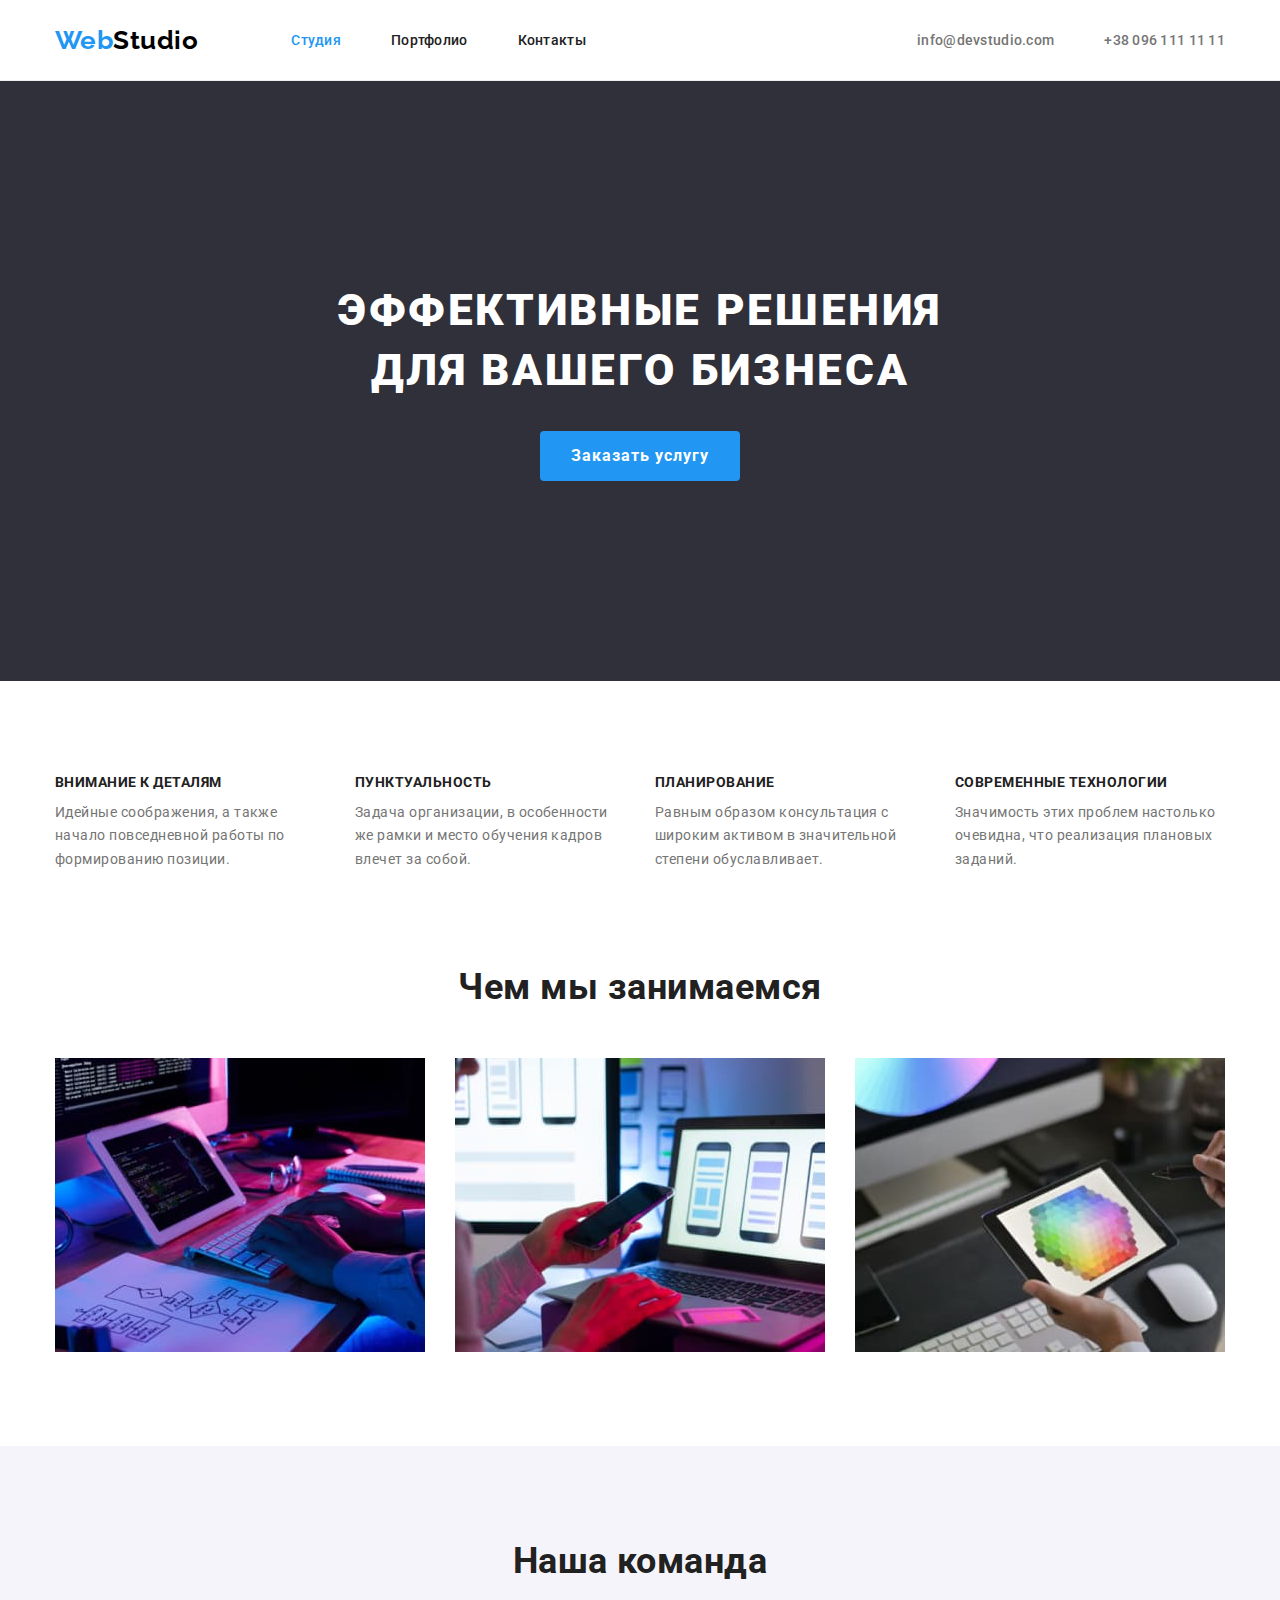
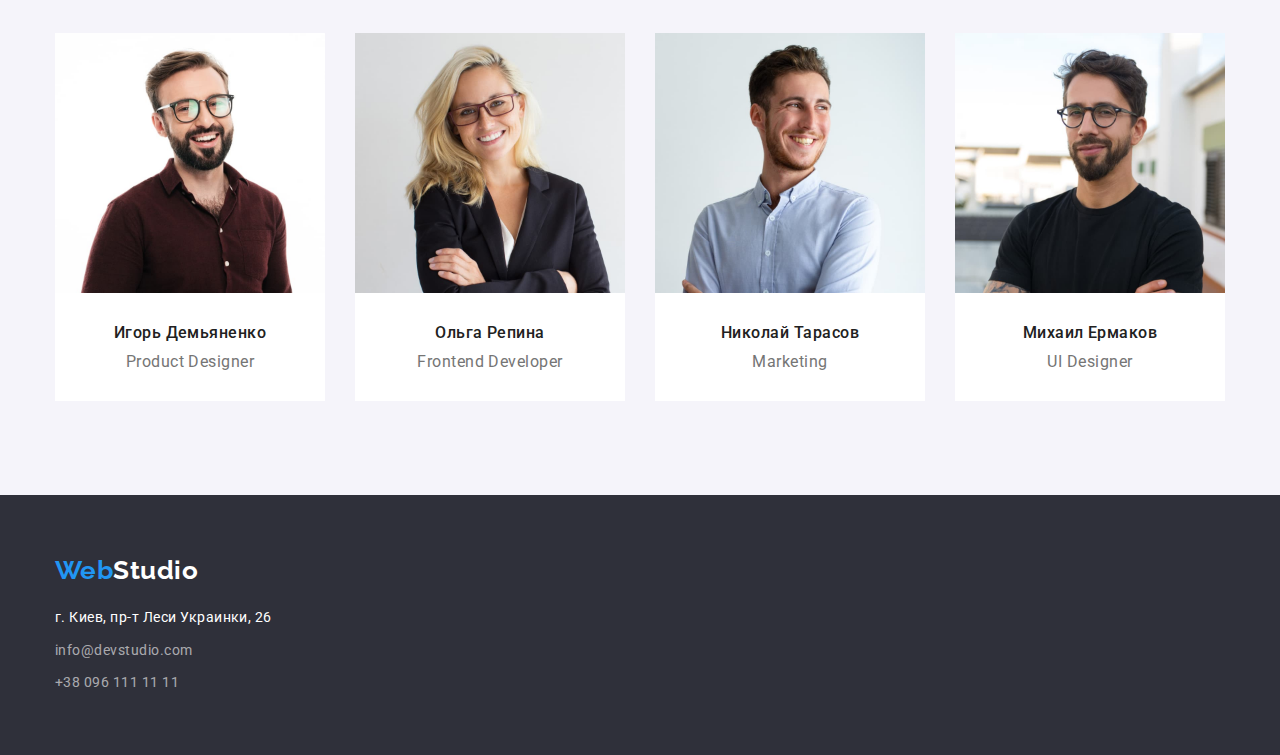
==== index.html @ 4084f74e "copy files from hw3" ====
<!DOCTYPE html>
<html lang="ru">
<head>
    <meta charset="UTF-8">
    <meta http-equiv="X-UA-Compatible" content="IE=edge">
    <meta name="viewport" content="width=device-width, initial-scale=1.0">
    <title>Студия</title>
    <link rel="preconnect" href="https://fonts.googleapis.com">
    <link rel="preconnect" href="https://fonts.gstatic.com" crossorigin>
    <link href="https://fonts.googleapis.com/css2?family=Raleway:wght@700&family=Roboto:wght@400;500;700;900&display=swap"
        rel="stylesheet">
    <link rel="stylesheet" href="https://cdnjs.cloudflare.com/ajax/libs/modern-normalize/1.1.0/modern-normalize.min.css">
    <link rel="stylesheet" href="./css/styles.css">
</head>
<body>

    <!--Header-->
    <header class="header">
        <div class="container">
            <a class="logo" href="./index.html"><span class="logo-firstpart">Web</span>Studio</a>
            <nav class="header-nav">
                <ul class="header-list list">
                    <li class="nav-item"><a class="nav-link active" href="./index.html">Студия</a></li>
                    <li class="nav-item"><a class="nav-link" href="./portfolio.html">Портфолио</a></li>
                    <li class="nav-item"><a class="nav-link" href="">Контакты</a></li>
                </ul>
            </nav>
            <ul class="header-contacts list">
                <li class="contacts-item"><a class="contacts-link" href="mailto:info@devstudio.com">info@devstudio.com</a></li>
                <li class="contacts-item"><a class="contacts-link" href="tel:+380961111111">+38 096 111 11 11</a></li>
            </ul>
        </div>
    </header>

    <!--Main-->
    <main>

        <!--Hero-->
        <section class="hero section">
            <div class="container">
                <h1 class="hero-title">Эффективные решения для вашего бизнеса</h1>
                <button class="hero-button" type="button">Заказать услугу</button>
            </div>
        </section>


        <!--Why you have to choose us-->
        
        <section class="about section">
            <div class="container">
                <h2 class="about-title visually-hidden">Почему мы</h2> <!--will be hidden-->
                <ul class="about-list list">
                    <li class="list-box">
                        <h3 class="list-title">Внимание к деталям</h3>
                        <p class="list-item">Идейные соображения, а также начало повседневной работы по формированию позиции.</p>
                    </li>

                    <li class="list-box">
                        <h3 class="list-title">Пунктуальность</h3>
                        <p class="list-item">Задача организации, в особенности же рамки и место обучения кадров влечет за собой.</p>
                    </li>

                    <li class="list-box">
                        <h3 class="list-title">Планирование</h3>
                        <p class="list-item">Равным образом консультация с широким активом в значительной степени обуславливает.</p>
                    </li>

                    <li class="list-box">
                        <h3 class="list-title">Современные технологии</h3>
                        <p class="list-item">Значимость этих проблем настолько очевидна, что реализация плановых заданий.</p>
                    </li>                    
                    
                </ul>
            </div>
        </section>

        <!--What we are doing-->

        <section class="direction section">
            <div class="container">
                <h2 class="direction-title">Чем мы занимаемся</h2>
                <ul class="direction-list list">
                    <li class="list-box"><img src="./images/box1.jpg" alt="разработка приложений" width="370"></li>
                    <li class="list-box"><img src="./images/box2.jpg" alt="разработка мобильных приложений" width="370"></li>
                    <li class="list-box"><img src="./images/box3.jpg" alt="дизайн" width="370"></li>
                </ul>
            </div>
        </section>

        <!--Our team-->

        <section class="team section">
            <div class="container">
                <h2 class="team-title">Наша команда</h2>
                <ul class="team-list list">
                    <li class="list-box">
                        <img class="team-pic" src="./images/img-team1.jpg" alt="Игорь Демьяненко" width="270">
                        <div class="card-description">
                            <h3 class="list-title">Игорь Демьяненко</h3>
                            <p class="list-item" lang="en">Product Designer</p>
                        </div>                        
                    </li>

                    <li class="list-box">
                        <img class="team-pic" src="./images/img-team2.jpg" alt="Ольга Репина" width="270">
                        <div class="card-description">
                            <h3 class="list-title">Ольга Репина</h3>
                            <p class="list-item" lang="en">Frontend Developer</p>
                        </div>
                    </li>

                    <li class="list-box">
                        <img class="team-pic" src="./images/img-team3.jpg" alt="Николай Тарасов" width="270">
                        <div class="card-description">
                            <h3 class="list-title">Николай Тарасов</h3>
                            <p class="list-item" lang="en">Marketing</p>
                        </div>
                    </li>
                    
                    <li class="list-box">
                        <img class="team-pic" src="./images/img-team4.jpg" alt="Михаил Ермаков" width="270">
                        <div class="card-description">
                            <h3 class="list-title">Михаил Ермаков</h3>
                            <p class="list-item" lang="en">UI Designer</p>
                        </div>
                    </li>

                </ul>
            </div>
        </section>

    </main>

    <!--Footer-->

    <footer class="footer">
        <div class="container">
            <a class="logo" href="./index.html"><span class="logo-firstpart">Web</span><span
                    class="logo-secondpart">Studio</span></a>
            <address class="address">
                <ul class="address-list list">
                    <li class="list-box"><a class="address-item location" href="https://goo.gl/maps/s8NR3Wxpw5gGEiD7A" target="_blank"
                            rel="noreferrer">г. Киев, пр-т Леси Украинки, 26</a></li>
                    <li class="list-box"><a class="address-item" href="mailto:info@devstudio.com">info@devstudio.com</a></li>
                    <li class="list-box"><a class="address-item" href="tel:+380961111111">+38 096 111 11 11</a></li>
                </ul>
            </address>
        </div>        
    </footer>
</body>
</html>
---- css/styles.css ----
html {
    box-sizing: border-box;
}

*,
*::before,
*::after {
    box-sizing: inherit;
}

:root {    
    --accent-color: #2196F3;
    --main-text-color: #757575;
    --head-text-color: #212121;
}

body {    
    color: var(--main-text-color);

    font-family: Roboto, sans-serif;
    letter-spacing: 0.03em;     

}

.section {
    padding-top: 94px;
    padding-bottom: 94px;
}

.container{
    width: 1200px;    
    padding-left: 15px;
    padding-right: 15px;
    margin: 0 auto;
}

.list {
    list-style: none;

    padding: 0;
    margin: 0;
}

h1,
h2,
h3,
h4,
h5,
h6,
p {
    margin: 0;
}


/* .hero,
.about,
.direction {
    margin-bottom: 94px;
} */

/* Header */

.header {
    border-bottom: 1px solid #ececec;

    padding-top: 25px;
    padding-bottom: 24px;
}

.header .container {
    display: flex;
    align-items: center;    
}
    

    /* Logo */

.logo,
.logo-firstpart {
    color: #000000;

    font-family: Raleway, sans-serif;
    font-weight: 700;
    font-size: 26px;
    line-height: 1.19;
    text-decoration: none;    
}

.logo-firstpart {
    color: var(--accent-color);
}

    /* Navigation + Contacts */

.header .header-list {
    display: flex;    
}

.header .header-contacts {
    display: flex;
    margin-left: auto;
}

.header .nav-item:not(.header .nav-item:last-child), 
.header .contacts-item:not(.header .contacts-item:last-child) {
    margin-right: 50px;
}

.header-nav {
    margin-left: 93px;
}

.header .nav-link, 
.header .contacts-link {
    color: var(--head-text-color);

    font-weight: 500;
    font-size: 14px;
    line-height: 1.14;
    letter-spacing: 0.02em;
    text-decoration: none;
}

.header .nav-link:hover, 
.header .nav-link:focus, 
.header .contacts-link:hover, 
.header .contacts-link:focus {
    color: var(--accent-color);
}

.header .contacts-link {
    color: inherit;    
}

.header .nav-link.active {
    color: var(--accent-color);
}

/* Hero */

.hero {
    background-color: #2F303A;

    text-align: center;    
    padding-top: 200px;
    padding-bottom: 200px;
}

.hero-title {    
    color: #ffffff;

    font-weight: 900;
    font-size: 44px;
    line-height: 1.36;
    text-align: center;
    letter-spacing: 0.06em;
    text-transform: uppercase;

    width: 696px;
    margin-left: auto;
    margin-right: auto; 
    margin-bottom: 30px;
}

.hero-button {
    background-color: var(--accent-color);
    color: #ffffff;

    font-family: inherit;
    font-weight: 700;
    font-size: 16px;
    line-height: 1.88;    
    letter-spacing: 0.06em;

    cursor: pointer;

    width: 200px;
    height: 50px;
    padding: 0;
    border: none;
    border-radius: 4px;
}

.hero-button:hover, 
.hero-button:focus {
    background-color: #188CE8;
}

/* Why you have to choose us -- about */

.about {
    padding-bottom: 0;
}

/* h2 - hide */

.visually-hidden {
    position: absolute;
    width: 1px;
    height: 1px;
    margin: -1px;
    border: 0;
    padding: 0;

    white-space: nowrap;
    clip-path: inset(100%);
    clip: rect(0 0 0 0);
    overflow: hidden;
}

.about-list {
    display: flex;  
     /* in case if more items will be added */
    flex-wrap: wrap; 
}

.about .list-box:not(.about .list-box:nth-child(4n)) {
    margin-right: 30px;    
}

.about .list-box{
    width: calc((100% - 90px) / 4);
}

.about .list-title {
    color: var(--head-text-color);
    
    font-size: 14px;
    line-height: 1.14;    
    text-transform: uppercase;
    
    margin-bottom: 10px;
}

.about .list-item {    
    font-size: 14px;
    line-height: 1.71;   
}

/* What we are doing -- direction */

.direction-list {
    display: flex;
    flex-wrap: wrap;
}

.direction .list-box:not(.direction .list-box:nth-child(3n)) {
    margin-right: 30px;
}

.direction .list-box {
    width: calc((100% - 60px) / 3);
}

.direction-title, 
.team-title {
    color: var(--head-text-color);
    
    font-size: 36px;
    line-height: 1.17;
    text-align: center;

    margin-bottom: 50px;
}

/* < Our team -- team */

/* .team-title - added to direction-title */

.team {
    background-color: #F5F4FA;    
}

.team-list {
    display: flex;
    flex-wrap: wrap;
}

.team .list-box:not(.team .list-box:nth-child(4n)) {
    margin-right: 30px;
}

.team .list-box {
    width: calc((100% - 90px) / 4);

    background-color: #ffffff;    
}

.team .card-description{
    padding-top: 30px;
    padding-bottom: 30px;
}

.team .list-title {
    color: var(--head-text-color);

    font-weight: 500;

    margin-bottom: 10px;
}

.team .list-title, 
.team .list-item {
    font-size: 16px;
    line-height: 1.19;
    text-align: center;
}

/* Footer */

.footer {
    background-color: #2F303A;
    
    padding-top: 60px;
    padding-bottom: 60px;
}

.footer .logo {
    display: inline-block;
    margin-top: 0;
    margin-bottom: 20px;
}

.logo-secondpart{
    color: #ffffff;
}

.footer .list-box:not(.footer .list-box:last-child) {
    margin-bottom: 9px;
}

.footer .address-item {    
    color: rgba(255, 255, 255, 0.6);    

    font-size: 14px;
    font-style: normal;
    line-height: 1.71;
    text-decoration: none;    
}

.address-item.location {
    color: #ffffff;
}

/* Portfolio */

.portfolio-buttons {
    display: flex;
    justify-content: center;    
    margin-bottom: 50px;
}

.portfolio-buttons .list-box:not(.portfolio-buttons .list-box:last-child) {
    margin-right: 8px;
}

.portfolio-list {
    display: flex;
    flex-wrap: wrap;
}

.portfolio .list-button {
    background-color: #F5F4FA;
    color: var(--head-text-color);

    font-family: inherit;
    font-weight: 500;
    font-size: 16px;
    line-height: 1.62;
    text-align: center;

    cursor: pointer;

    padding: 6px 22px;
    border: none;
    border-radius: 4px;
}

.portfolio .list-button:hover,
.portfolio .list-button:focus {
    background-color: var(--accent-color);
    color: #ffffff;
}

.portfolio-card {    
    width: calc((100% - 60) / 3);
}

.portfolio-card:not(.portfolio-card:nth-child(3n)) {
    margin-right: 30px;
}

.portfolio-card:not(:nth-last-child(-n + 3)) {
    margin-bottom: 30px;
}

img {
    display: block;
}

.portfolio .card-description {
    padding: 24px 20px;
    border-left: 1px solid #EEEEEE;
    border-right: 1px solid #EEEEEE;
    border-bottom: 1px solid #EEEEEE;
    border-radius: 0px 0px 4px 4px;
}

.portfolio .list-title{
    color: var(--head-text-color);

    font-size: 18px;
    line-height: 2;   
    letter-spacing: 0.06em;
    
    margin-bottom: 4px;    
}

.portfolio .list-item {
    font-size: 16px;
    line-height: 1.88;
    
}
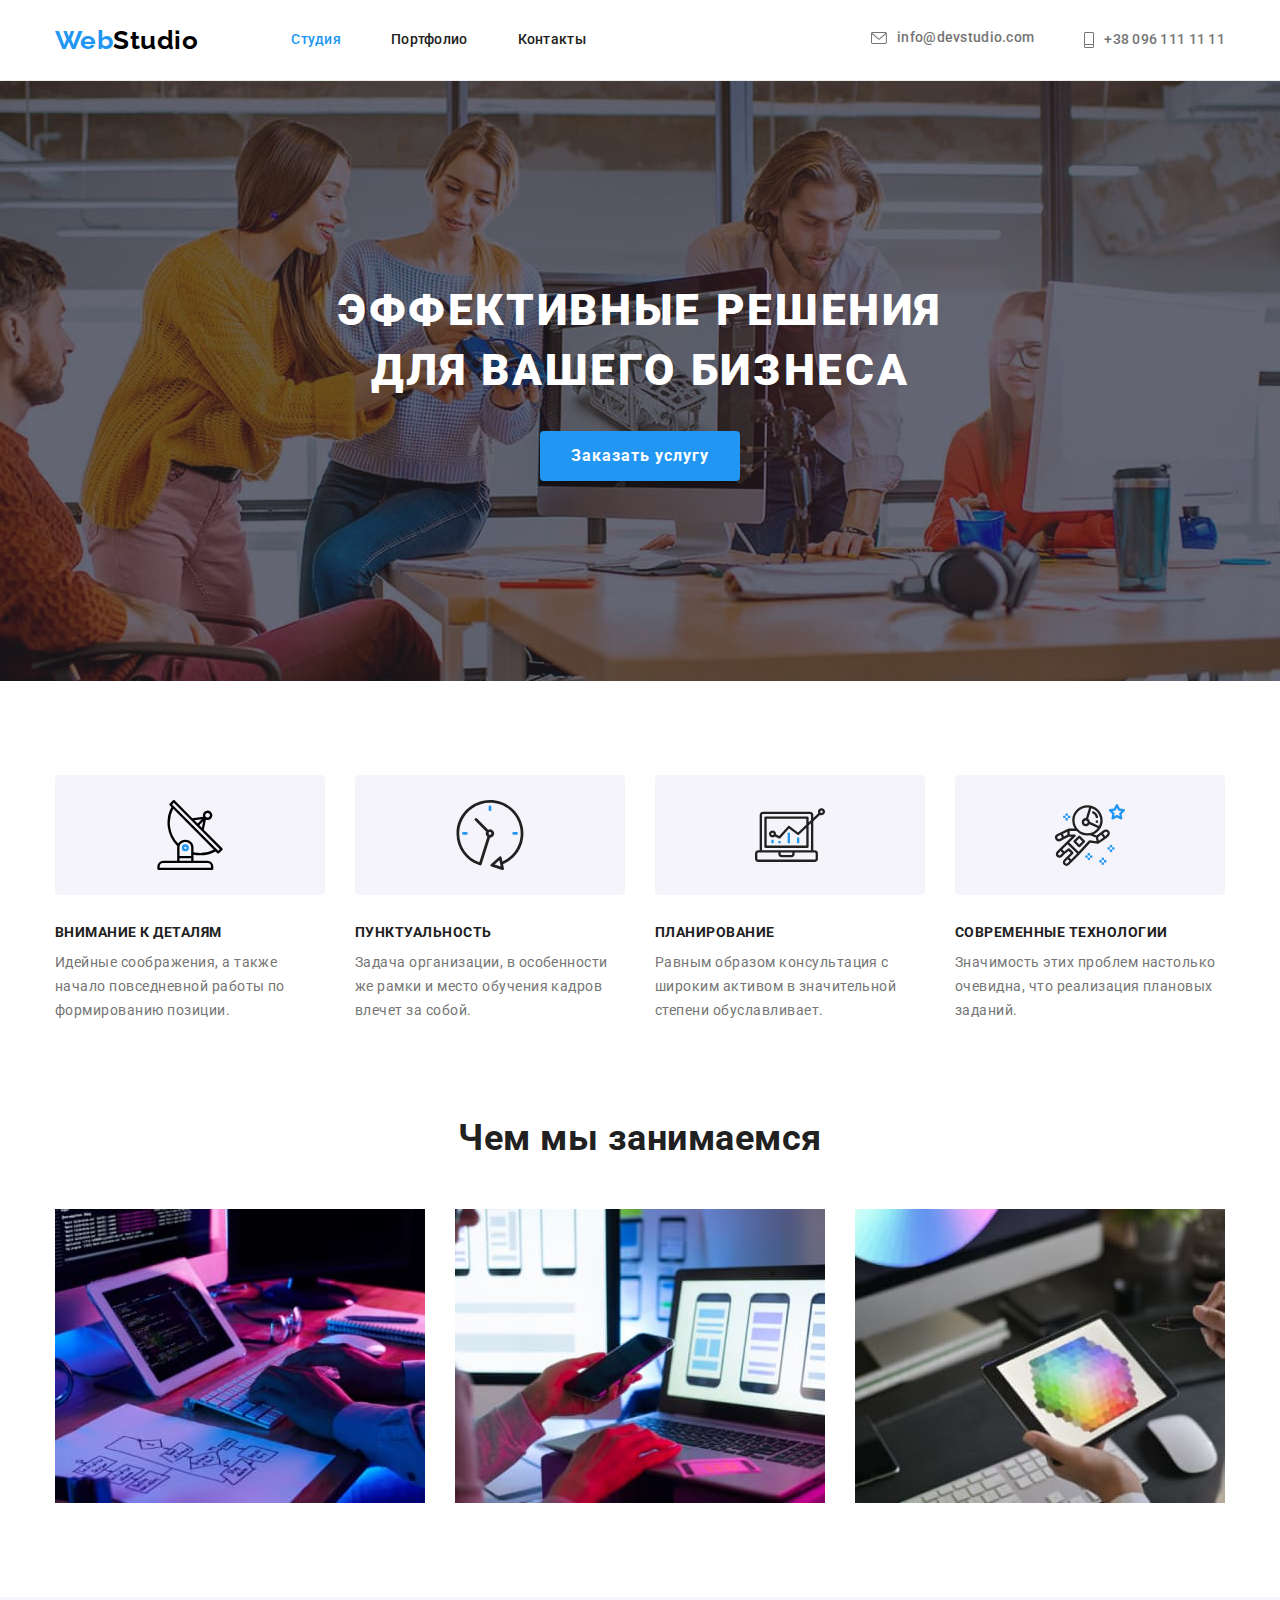
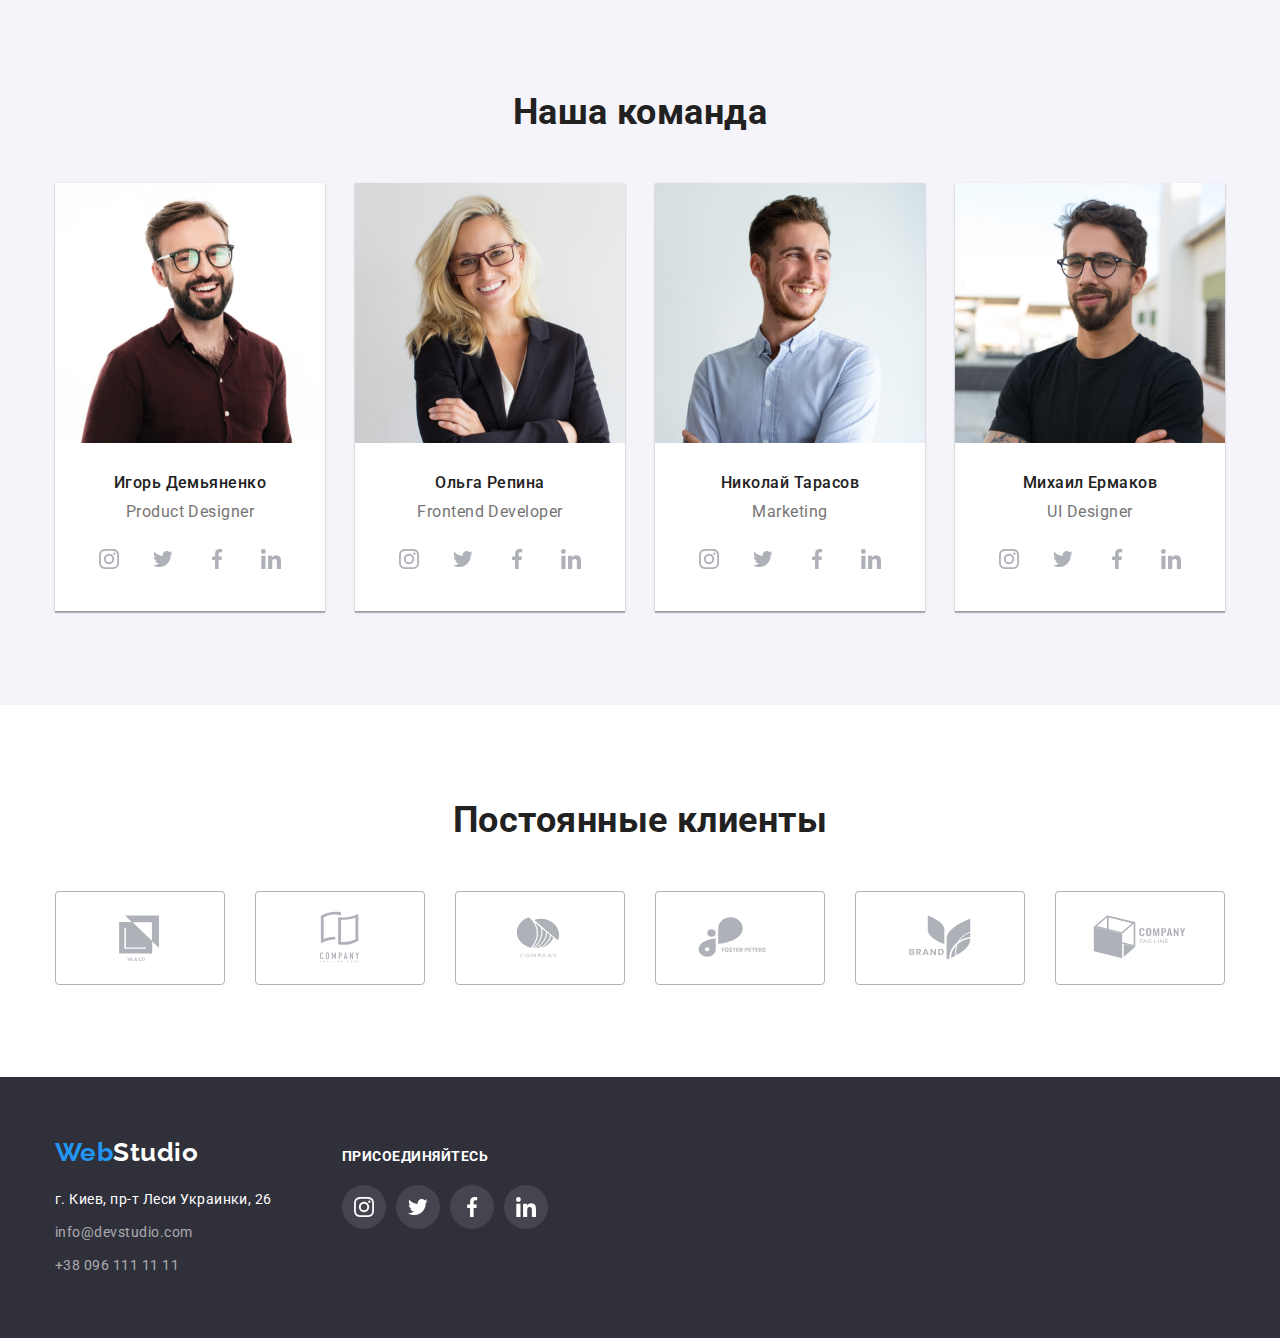
==== commit b1ee75d0: "hw4 mark1" ====
--- a/index.html
+++ b/index.html
@@ -26,8 +26,20 @@
                 </ul>
             </nav>
             <ul class="header-contacts list">
-                <li class="contacts-item"><a class="contacts-link" href="mailto:info@devstudio.com">info@devstudio.com</a></li>
-                <li class="contacts-item"><a class="contacts-link" href="tel:+380961111111">+38 096 111 11 11</a></li>
+                <li class="contacts-item"><a class="contacts-link" href="mailto:info@devstudio.com">
+                        <svg class="mail-icon">
+                            <use href="./images/symbol-defs-optim.svg#icon-envelope"></use>
+                        </svg>
+                        info@devstudio.com
+                    </a>
+                </li>
+                <li class="contacts-item"><a class="contacts-link" href="tel:+380961111111">
+                        <svg class="mob-icon">
+                            <use href="./images/symbol-defs-optim.svg#icon-Mob"></use>
+                        </svg>
+                        +38 096 111 11 11
+                    </a>
+                </li>
             </ul>
         </div>
     </header>
@@ -36,7 +48,7 @@
     <main>
 
         <!--Hero-->
-        <section class="hero section">
+        <section class="hero section overlay">
             <div class="container">
                 <h1 class="hero-title">Эффективные решения для вашего бизнеса</h1>
                 <button class="hero-button" type="button">Заказать услугу</button>
@@ -51,21 +63,41 @@
                 <h2 class="about-title visually-hidden">Почему мы</h2> <!--will be hidden-->
                 <ul class="about-list list">
                     <li class="list-box">
+                        <div class="icon-box">
+                            <svg class="icon">
+                                <use href="./images/symbol-defs-optim.svg#icon-antenna"></use>
+                            </svg>
+                        </div>                        
                         <h3 class="list-title">Внимание к деталям</h3>
                         <p class="list-item">Идейные соображения, а также начало повседневной работы по формированию позиции.</p>
                     </li>
 
                     <li class="list-box">
+                        <div class="icon-box">
+                            <svg class="icon">
+                                <use href="./images/symbol-defs-optim.svg#icon-Clock"></use>
+                            </svg>
+                        </div>                    
                         <h3 class="list-title">Пунктуальность</h3>
                         <p class="list-item">Задача организации, в особенности же рамки и место обучения кадров влечет за собой.</p>
                     </li>
 
                     <li class="list-box">
+                        <div class="icon-box">
+                            <svg class="icon">
+                                <use href="./images/symbol-defs-optim.svg#icon-diagram"></use>
+                            </svg>
+                        </div>                        
                         <h3 class="list-title">Планирование</h3>
                         <p class="list-item">Равным образом консультация с широким активом в значительной степени обуславливает.</p>
                     </li>
 
                     <li class="list-box">
+                        <div class="icon-box">
+                            <svg class="icon">
+                                <use href="./images/symbol-defs-optim.svg#icon-astronaut"></use>
+                            </svg>
+                        </div>                        
                         <h3 class="list-title">Современные технологии</h3>
                         <p class="list-item">Значимость этих проблем настолько очевидна, что реализация плановых заданий.</p>
                     </li>                    
@@ -98,6 +130,36 @@
                         <div class="card-description">
                             <h3 class="list-title">Игорь Демьяненко</h3>
                             <p class="list-item" lang="en">Product Designer</p>
+                            <ul class="icons-list list">
+                                <li class="icons-item">
+                                    <a href="" class="box-item">
+                                        <svg class="icon">
+                                            <use href="./images/symbol-defs-optim.svg#icon-instagram-2"></use>
+                                        </svg>
+                                    </a>
+                                </li>
+                                <li class="icons-item">
+                                    <a href="" class="box-item">
+                                        <svg class="icon" width="20" height="20">
+                                            <use href="./images/symbol-defs-optim.svg#icon-Group"></use>
+                                        </svg>
+                                    </a>
+                                </li>
+                                <li class="icons-item">
+                                    <a href="" class="box-item">
+                                        <svg class="icon" width="20" height="20">
+                                            <use href="./images/symbol-defs-optim.svg#icon-facebook"></use>
+                                        </svg>
+                                    </a>
+                                </li>
+                                <li class="icons-item">
+                                    <a href="" class="box-item">
+                                        <svg class="icon" width="20" height="20">
+                                            <use href="./images/symbol-defs-optim.svg#icon-linkedin-1"></use>
+                                        </svg>
+                                    </a>
+                                </li>
+                            </ul>
                         </div>                        
                     </li>
 
@@ -106,6 +168,36 @@
                         <div class="card-description">
                             <h3 class="list-title">Ольга Репина</h3>
                             <p class="list-item" lang="en">Frontend Developer</p>
+                            <ul class="icons-list list">
+                                <li class="icons-item">
+                                    <a href="" class="box-item">
+                                        <svg class="icon">
+                                            <use href="./images/symbol-defs-optim.svg#icon-instagram-2"></use>
+                                        </svg>
+                                    </a>
+                                </li>
+                                <li class="icons-item">
+                                    <a href="" class="box-item">
+                                        <svg class="icon" width="20" height="20">
+                                            <use href="./images/symbol-defs-optim.svg#icon-Group"></use>
+                                        </svg>
+                                    </a>
+                                </li>
+                                <li class="icons-item">
+                                    <a href="" class="box-item">
+                                        <svg class="icon" width="20" height="20">
+                                            <use href="./images/symbol-defs-optim.svg#icon-facebook"></use>
+                                        </svg>
+                                    </a>
+                                </li>
+                                <li class="icons-item">
+                                    <a href="" class="box-item">
+                                        <svg class="icon" width="20" height="20">
+                                            <use href="./images/symbol-defs-optim.svg#icon-linkedin-1"></use>
+                                        </svg>
+                                    </a>
+                                </li>
+                            </ul>
                         </div>
                     </li>
 
@@ -114,6 +206,36 @@
                         <div class="card-description">
                             <h3 class="list-title">Николай Тарасов</h3>
                             <p class="list-item" lang="en">Marketing</p>
+                            <ul class="icons-list list">
+                                <li class="icons-item">
+                                    <a href="" class="box-item">
+                                        <svg class="icon">
+                                            <use href="./images/symbol-defs-optim.svg#icon-instagram-2"></use>
+                                        </svg>
+                                    </a>
+                                </li>
+                                <li class="icons-item">
+                                    <a href="" class="box-item">
+                                        <svg class="icon" width="20" height="20">
+                                            <use href="./images/symbol-defs-optim.svg#icon-Group"></use>
+                                        </svg>
+                                    </a>
+                                </li>
+                                <li class="icons-item">
+                                    <a href="" class="box-item">
+                                        <svg class="icon" width="20" height="20">
+                                            <use href="./images/symbol-defs-optim.svg#icon-facebook"></use>
+                                        </svg>
+                                    </a>
+                                </li>
+                                <li class="icons-item">
+                                    <a href="" class="box-item">
+                                        <svg class="icon" width="20" height="20">
+                                            <use href="./images/symbol-defs-optim.svg#icon-linkedin-1"></use>
+                                        </svg>
+                                    </a>
+                                </li>
+                            </ul>
                         </div>
                     </li>
                     
@@ -122,9 +244,96 @@
                         <div class="card-description">
                             <h3 class="list-title">Михаил Ермаков</h3>
                             <p class="list-item" lang="en">UI Designer</p>
+                            <ul class="icons-list list">
+                                <li class="icons-item">
+                                    <a href="" class="box-item">
+                                        <svg class="icon">
+                                            <use href="./images/symbol-defs-optim.svg#icon-instagram-2"></use>
+                                        </svg>
+                                    </a>
+                                </li>
+                                <li class="icons-item">
+                                    <a href="" class="box-item">
+                                        <svg class="icon" width="20" height="20">
+                                            <use href="./images/symbol-defs-optim.svg#icon-Group"></use>
+                                        </svg>
+                                    </a>
+                                </li>
+                                <li class="icons-item">
+                                    <a href="" class="box-item">
+                                        <svg class="icon" width="20" height="20">
+                                            <use href="./images/symbol-defs-optim.svg#icon-facebook"></use>
+                                        </svg>
+                                    </a>
+                                </li>
+                                <li class="icons-item">
+                                    <a href="" class="box-item">
+                                        <svg class="icon" width="20" height="20">
+                                            <use href="./images/symbol-defs-optim.svg#icon-linkedin-1"></use>
+                                        </svg>
+                                    </a>
+                                </li>
+                            </ul>
                         </div>
                     </li>
 
+                </ul>
+            </div>
+        </section>
+
+        <!--Partners-->
+
+        <section class="partners section">
+            <div class="container">
+                <h2 class="partners-title">Постоянные клиенты</h2>
+                <ul class="partners-list list">
+                    <li class="list-item">                       
+                        <a href="" class="box-item">
+                            <svg class="icon">
+                                <use href="./images/symbol-defs-optim.svg#icon-Logo"></use>
+                            </svg>
+                        </a>                                                
+                    </li>
+
+                    <li class="list-item">                        
+                        <a href="" class="box-item">
+                            <svg class="icon">
+                                <use href="./images/symbol-defs-optim.svg#icon-Logo-1"></use>
+                            </svg>
+                        </a>                        
+                    </li>
+
+                    <li class="list-item">                        
+                        <a href="" class="box-item">
+                            <svg class="icon">
+                                <use href="./images/symbol-defs-optim.svg#icon-Logo-2"></use>
+                            </svg>
+                        </a>                        
+                    </li>
+
+                    <li class="list-item">                        
+                        <a href="" class="box-item">
+                            <svg class="icon">
+                                <use href="./images/symbol-defs-optim.svg#icon-Logo-3"></use>
+                            </svg>
+                        </a>                        
+                    </li>
+
+                    <li class="list-item">                        
+                        <a href="" class="box-item">
+                            <svg class="icon">
+                                <use href="./images/symbol-defs-optim.svg#icon-Logo-4"></use>
+                            </svg>
+                        </a>                        
+                    </li>
+
+                    <li class="list-item">                        
+                        <a href="" class="box-item">
+                            <svg class="icon">
+                                <use href="./images/symbol-defs-optim.svg#icon-Logo-5"></use>
+                            </svg>
+                        </a>                        
+                    </li>
                 </ul>
             </div>
         </section>
@@ -135,16 +344,51 @@
 
     <footer class="footer">
         <div class="container">
-            <a class="logo" href="./index.html"><span class="logo-firstpart">Web</span><span
-                    class="logo-secondpart">Studio</span></a>
-            <address class="address">
-                <ul class="address-list list">
-                    <li class="list-box"><a class="address-item location" href="https://goo.gl/maps/s8NR3Wxpw5gGEiD7A" target="_blank"
-                            rel="noreferrer">г. Киев, пр-т Леси Украинки, 26</a></li>
-                    <li class="list-box"><a class="address-item" href="mailto:info@devstudio.com">info@devstudio.com</a></li>
-                    <li class="list-box"><a class="address-item" href="tel:+380961111111">+38 096 111 11 11</a></li>
-                </ul>
-            </address>
+            <div class="requisites">
+                <a class="logo" href="./index.html"><span class="logo-firstpart">Web</span><span
+                        class="logo-secondpart">Studio</span></a>
+                <address class="address">
+                    <ul class="address-list list">
+                        <li class="list-box"><a class="address-item location" href="https://goo.gl/maps/s8NR3Wxpw5gGEiD7A"
+                                target="_blank" rel="noreferrer">г. Киев, пр-т Леси Украинки, 26</a></li>
+                        <li class="list-box"><a class="address-item" href="mailto:info@devstudio.com">info@devstudio.com</a></li>
+                        <li class="list-box"><a class="address-item" href="tel:+380961111111">+38 096 111 11 11</a></li>
+                    </ul>
+                </address>
+            </div>
+            <div class="add">
+                <h3 class="add-title">присоединяйтесь</h3>
+                <ul class="add-list list">
+                    <li class="list-item">
+                        <a href="" class="box-item">
+                            <svg class="icon">
+                                <use href="./images/symbol-defs-optim.svg#icon-instagram-2"></use>
+                            </svg>
+                        </a>                        
+                    </li>
+                    <li class="list-item">
+                        <a href="" class="box-item">
+                            <svg class="icon">
+                                <use href="./images/symbol-defs-optim.svg#icon-Group"></use>
+                            </svg>
+                        </a>                        
+                    </li>
+                    <li class="list-item">
+                        <a href="" class="box-item">
+                            <svg class="icon">
+                                <use href="./images/symbol-defs-optim.svg#icon-facebook"></use>
+                            </svg>
+                        </a>                        
+                    </li>
+                    <li class="list-item">
+                        <a href="" class="box-item">
+                            <svg class="icon">
+                                <use href="./images/symbol-defs-optim.svg#icon-linkedin-1"></use>
+                            </svg>
+                        </a>                        
+                    </li>
+                </ul>
+            </div>
         </div>        
     </footer>
 </body>
--- a/css/styles.css
+++ b/css/styles.css
@@ -14,7 +14,7 @@
     --head-text-color: #212121;
 }
 
-body {    
+body {       
     color: var(--main-text-color);
 
     font-family: Roboto, sans-serif;
@@ -23,6 +23,7 @@
 }
 
 .section {
+    
     padding-top: 94px;
     padding-bottom: 94px;
 }
@@ -51,13 +52,6 @@
     margin: 0;
 }
 
-
-/* .hero,
-.about,
-.direction {
-    margin-bottom: 94px;
-} */
-
 /* Header */
 
 .header {
@@ -112,7 +106,10 @@
 
 .header .nav-link, 
 .header .contacts-link {
-    color: var(--head-text-color);
+    display: flex;
+    align-items: center;
+
+    color: var(--head-text-color);    
 
     font-weight: 500;
     font-size: 14px;
@@ -136,14 +133,43 @@
     color: var(--accent-color);
 }
 
+.mail-icon {
+    width: 16px;
+    height: 12px;    
+
+    margin-right: 10px;
+
+    fill: var(--main-text-color);
+}
+
+.mob-icon {
+    width: 10px;
+    height: 20px;
+
+    margin-right: 10px;
+
+    fill: var(--main-text-color);
+}
+
+
 /* Hero */
 
 .hero {
-    background-color: #2F303A;
+    background-color: #C4C4C4;
+
+    max-width: 1600px;
+    height: 600px;
+    margin-left: auto;
+    margin-right: auto;
+
+    background-image: linear-gradient(rgba(47, 48, 58, 0.4), rgba(47, 48, 58, 0.4)), url(../images/heroimg.jpg);
+    background-repeat: no-repeat;
+    background-size: cover;
+    background-position: center;
 
     text-align: center;    
     padding-top: 200px;
-    padding-bottom: 200px;
+    padding-bottom: 200px;    
 }
 
 .hero-title {    
@@ -178,6 +204,7 @@
     height: 50px;
     padding: 0;
     border: none;
+    box-shadow: 0px 4px 4px rgba(0, 0, 0, 0.15);
     border-radius: 4px;
 }
 
@@ -222,6 +249,21 @@
     width: calc((100% - 90px) / 4);
 }
 
+.about .icon-box {
+    width: 270px;
+    height: 120px;
+    margin-bottom: 30px;
+    padding: 25px 100px;
+
+    background-color: #F5F4FA;
+    border-radius: 4px;
+}
+
+.about .icon {
+    width: 70px;
+    height: 70px;    
+}
+
 .about .list-title {
     color: var(--head-text-color);
     
@@ -253,7 +295,8 @@
 }
 
 .direction-title, 
-.team-title {
+.team-title,
+.partners-title {
     color: var(--head-text-color);
     
     font-size: 36px;
@@ -283,12 +326,15 @@
 .team .list-box {
     width: calc((100% - 90px) / 4);
 
-    background-color: #ffffff;    
+    background-color: #ffffff;
+    box-shadow: 0px 1px 3px rgba(0, 0, 0, 0.12), 0px 1px 1px rgba(0, 0, 0, 0.14), 0px 2px 1px rgba(0, 0, 0, 0.2);
 }
 
 .team .card-description{
     padding-top: 30px;
+    padding-right: 32px;
     padding-bottom: 30px;
+    padding-left: 32px;
 }
 
 .team .list-title {
@@ -306,6 +352,79 @@
     text-align: center;
 }
 
+.team .list-item {
+    margin-bottom: 16px;
+}
+
+.team .icons-list {
+    display: flex;    
+        
+}
+
+.team .icons-item {   
+    width: calc((100% - 30px) / 4);
+    height: 44px;    
+}
+
+.team .icons-item:not(.team .icons-item:nth-child(4)) {
+    margin-right: 10px;
+}
+
+.team .box-item {
+    display: flex;
+    padding: 12px;
+    border-radius: 50%;
+    fill: #afb1b8;
+}
+
+.team .box-item:hover,
+.team .box-item:focus {
+    background-color: var(--accent-color);
+    fill: #ffffff;
+}
+
+.team .icon {
+    width: 20px;
+    height: 20px;     
+}
+
+
+/* Partners */
+
+.partners-list {
+    display: flex;
+}
+
+.partners .list-item {
+    width: calc((100% - 150px) / 6);
+    height: 92px;   
+}
+
+.partners .list-item:not(.partners .box-item:nth-child(6)) {
+    margin-right: 30px;
+}
+
+.partners .box-item {    
+    display: flex;
+    padding: 16px 32px;
+    
+    border: 1px solid #AFB1B8;
+    border-radius: 4px;
+    
+    fill: #AFB1B8;
+}
+
+.partners .icon {
+    width: 106px;
+    height: 60px;
+}
+
+.partners .box-item:hover, 
+.partners .box-item:focus {
+    fill: var(--accent-color);
+    border: 1px solid var(--accent-color);
+}
+
 /* Footer */
 
 .footer {
@@ -313,6 +432,11 @@
     
     padding-top: 60px;
     padding-bottom: 60px;
+}
+
+.footer .container {
+    display: flex;
+    align-items: baseline;
 }
 
 .footer .logo {
@@ -340,6 +464,59 @@
 
 .address-item.location {
     color: #ffffff;
+}
+
+.requisites {
+    margin-right: 70px;
+}
+
+.footer .add {
+    width: 206px;
+    height: 80px;
+}
+
+.footer .add-title {
+    font-size: 14px;
+    line-height: 1.14;    
+    text-transform: uppercase;
+    margin-bottom: 20px;
+
+    color: #FFFFFF;
+}
+
+.add-list {
+    display: flex;
+    width: 206px;
+    height: 44px;
+}
+
+.footer .list-item {
+    width: 44px;
+    height: 44px;    
+}
+
+.footer .list-item:not(.footer .list-item:last-child) {
+    margin-right: 10px;
+}
+
+.footer .box-item {
+    display: flex;
+    padding: 12px;
+    border-radius: 50%;
+    background-color: rgba(255, 255, 255, 0.1);
+}
+
+.footer .box-item:hover, 
+.footer .box-item:focus {
+    background-color: var(--accent-color);
+}
+
+.footer .icon {
+    width: 20px;
+    height: 20px;
+
+    fill: #FFFFFF;
+
 }
 
 /* Portfolio */
@@ -380,10 +557,11 @@
 .portfolio .list-button:focus {
     background-color: var(--accent-color);
     color: #ffffff;
+    box-shadow: 0px 3px 1px rgba(0, 0, 0, 0.1), 0px 1px 2px rgba(0, 0, 0, 0.08), 0px 2px 2px rgba(0, 0, 0, 0.12);
 }
 
 .portfolio-card {    
-    width: calc((100% - 60) / 3);
+    width: calc((100% - 60) / 3);    
 }
 
 .portfolio-card:not(.portfolio-card:nth-child(3n)) {
@@ -392,6 +570,13 @@
 
 .portfolio-card:not(:nth-last-child(-n + 3)) {
     margin-bottom: 30px;
+}
+
+.portfolio-card:hover, 
+.portfolio-card:focus {
+    box-shadow: 0px 1px 1px rgba(0, 0, 0, 0.12),
+            0px 4px 4px rgba(0, 0, 0, 0.06),
+            1px 4px 6px rgba(0, 0, 0, 0.16);
 }
 
 img {
